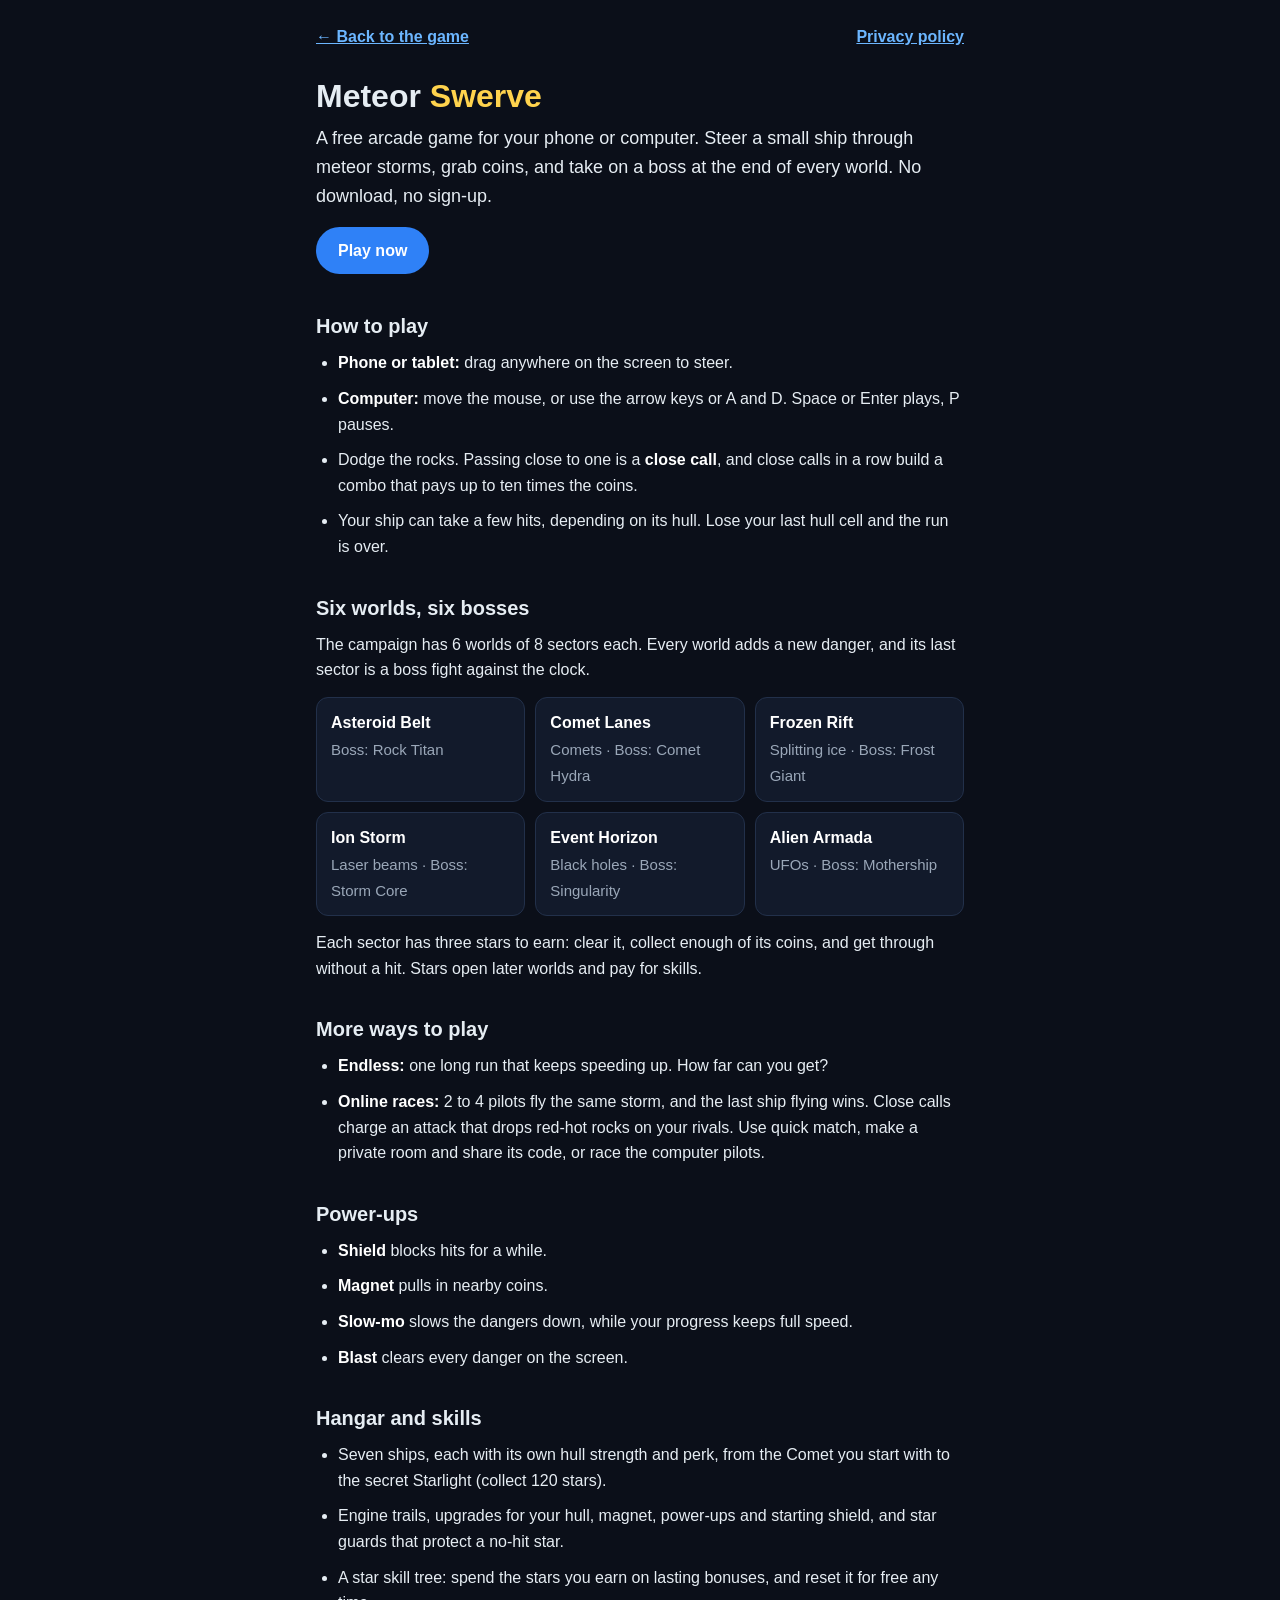
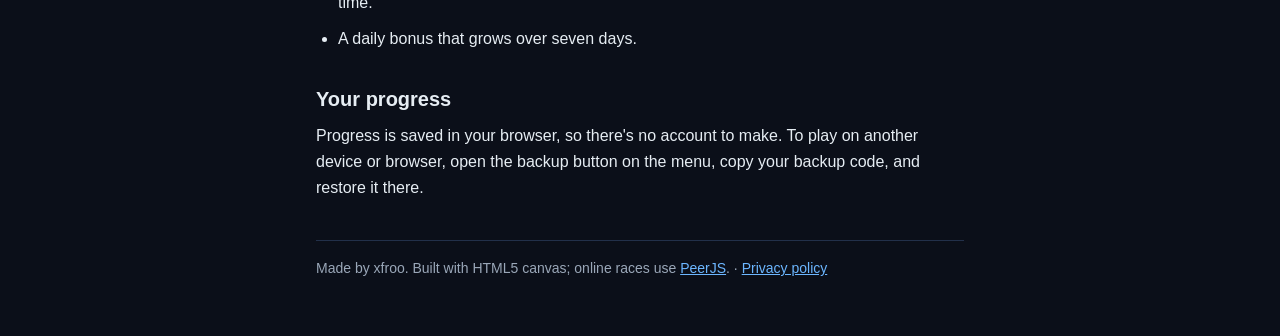
==== about.html @ e3bba9ca "Add About and Privacy pages, linked from the menu - about.html: what the game is, controls, worlds a" ====
<!DOCTYPE html>
<html lang="en">
<head>
  <meta charset="UTF-8">
  <meta http-equiv="Content-Security-Policy" content="default-src 'none'; style-src 'unsafe-inline'; img-src 'self'; base-uri 'none'; form-action 'none'">
  <meta name="viewport" content="width=device-width, initial-scale=1.0">
  <meta name="theme-color" content="#0b0f19">
  <meta name="description" content="Meteor Swerve is a free arcade game for phones and computers: dodge meteor storms across six worlds, beat the bosses, and race other pilots online.">
  <link rel="icon" type="image/svg+xml" href="icon.svg">
  <title>About Meteor Swerve</title>
  <style>
    :root { --bg: #0b0f19; --panel: #121a2b; --line: #22304a; --text: #e6edf3; --muted: #9aa7b8; --accent: #6cb6ff; --gold: #ffd34d; }
    * { box-sizing: border-box; }
    body { margin: 0; background: var(--bg); color: var(--text); font: 16px/1.6 -apple-system, BlinkMacSystemFont, "Segoe UI", Roboto, sans-serif; }
    main { max-width: 680px; margin: 0 auto; padding: 24px 16px 56px; }
    nav { display: flex; justify-content: space-between; align-items: center; gap: 12px; flex-wrap: wrap; margin-bottom: 28px; }
    nav a { font-weight: 700; }
    h1 { font-size: 32px; line-height: 1.15; margin: 0 0 10px; }
    h1 span { color: var(--gold); }
    h2 { font-size: 20px; margin: 32px 0 8px; }
    p, li { margin: 0 0 10px; }
    ul { padding-left: 22px; margin: 0 0 10px; }
    a { color: var(--accent); }
    b { color: #fff; }
    .lead { font-size: 18px; }
    .play { display: inline-block; background: #2f81f7; color: #fff; text-decoration: none; font-weight: 800; padding: 11px 22px; border-radius: 999px; margin: 6px 0 4px; }
    .grid { display: grid; grid-template-columns: repeat(auto-fit, minmax(190px, 1fr)); gap: 10px; margin: 14px 0; }
    .card { background: var(--panel); border: 1px solid var(--line); border-radius: 12px; padding: 12px 14px; }
    .card b { display: block; margin-bottom: 2px; }
    .card span { color: var(--muted); font-size: 15px; }
    footer { margin-top: 40px; padding-top: 16px; border-top: 1px solid var(--line); font-size: 14px; color: var(--muted); }
  </style>
</head>
<body>
<main>
  <nav>
    <a href="./">← Back to the game</a>
    <a href="privacy.html">Privacy policy</a>
  </nav>

  <h1>Meteor <span>Swerve</span></h1>
  <p class="lead">A free arcade game for your phone or computer. Steer a small ship through meteor storms, grab coins,
    and take on a boss at the end of every world. No download, no sign-up.</p>
  <a class="play" href="./">Play now</a>

  <h2>How to play</h2>
  <ul>
    <li><b>Phone or tablet:</b> drag anywhere on the screen to steer.</li>
    <li><b>Computer:</b> move the mouse, or use the arrow keys or A and D. Space or Enter plays, P pauses.</li>
    <li>Dodge the rocks. Passing close to one is a <b>close call</b>, and close calls in a row build a combo that pays
      up to ten times the coins.</li>
    <li>Your ship can take a few hits, depending on its hull. Lose your last hull cell and the run is over.</li>
  </ul>

  <h2>Six worlds, six bosses</h2>
  <p>The campaign has 6 worlds of 8 sectors each. Every world adds a new danger, and its last sector is a boss fight
    against the clock.</p>
  <div class="grid">
    <div class="card"><b>Asteroid Belt</b><span>Boss: Rock Titan</span></div>
    <div class="card"><b>Comet Lanes</b><span>Comets · Boss: Comet Hydra</span></div>
    <div class="card"><b>Frozen Rift</b><span>Splitting ice · Boss: Frost Giant</span></div>
    <div class="card"><b>Ion Storm</b><span>Laser beams · Boss: Storm Core</span></div>
    <div class="card"><b>Event Horizon</b><span>Black holes · Boss: Singularity</span></div>
    <div class="card"><b>Alien Armada</b><span>UFOs · Boss: Mothership</span></div>
  </div>
  <p>Each sector has three stars to earn: clear it, collect enough of its coins, and get through without a hit.
    Stars open later worlds and pay for skills.</p>

  <h2>More ways to play</h2>
  <ul>
    <li><b>Endless:</b> one long run that keeps speeding up. How far can you get?</li>
    <li><b>Online races:</b> 2 to 4 pilots fly the same storm, and the last ship flying wins. Close calls charge an
      attack that drops red-hot rocks on your rivals. Use quick match, make a private room and share its code, or race
      the computer pilots.</li>
  </ul>

  <h2>Power-ups</h2>
  <ul>
    <li><b>Shield</b> blocks hits for a while.</li>
    <li><b>Magnet</b> pulls in nearby coins.</li>
    <li><b>Slow-mo</b> slows the dangers down, while your progress keeps full speed.</li>
    <li><b>Blast</b> clears every danger on the screen.</li>
  </ul>

  <h2>Hangar and skills</h2>
  <ul>
    <li>Seven ships, each with its own hull strength and perk, from the Comet you start with to the secret Starlight
      (collect 120 stars).</li>
    <li>Engine trails, upgrades for your hull, magnet, power-ups and starting shield, and star guards that protect a
      no-hit star.</li>
    <li>A star skill tree: spend the stars you earn on lasting bonuses, and reset it for free any time.</li>
    <li>A daily bonus that grows over seven days.</li>
  </ul>

  <h2>Your progress</h2>
  <p>Progress is saved in your browser, so there's no account to make. To play on another device or browser, open the
    backup button on the menu, copy your backup code, and restore it there.</p>

  <footer>
    Made by xfroo. Built with HTML5 canvas; online races use <a href="https://peerjs.com/">PeerJS</a>.
    · <a href="privacy.html">Privacy policy</a>
  </footer>
</main>
</body>
</html>
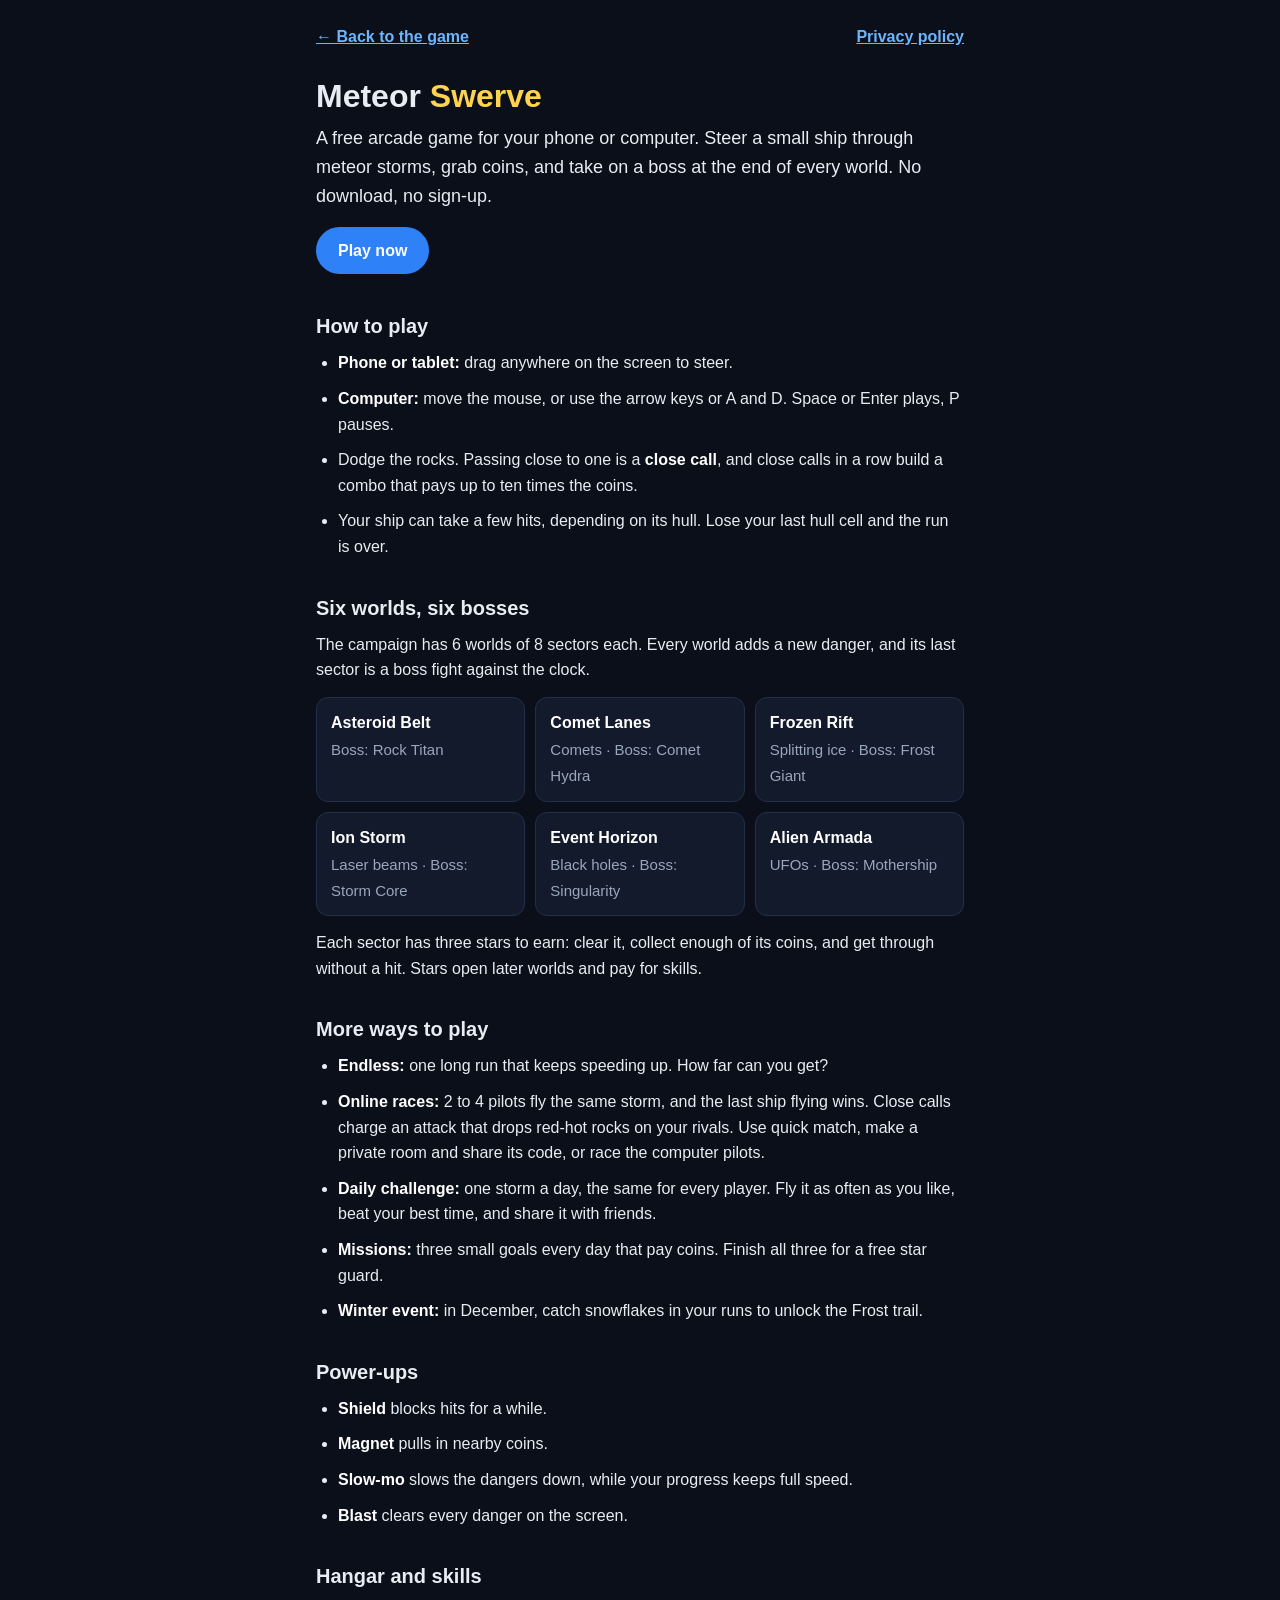
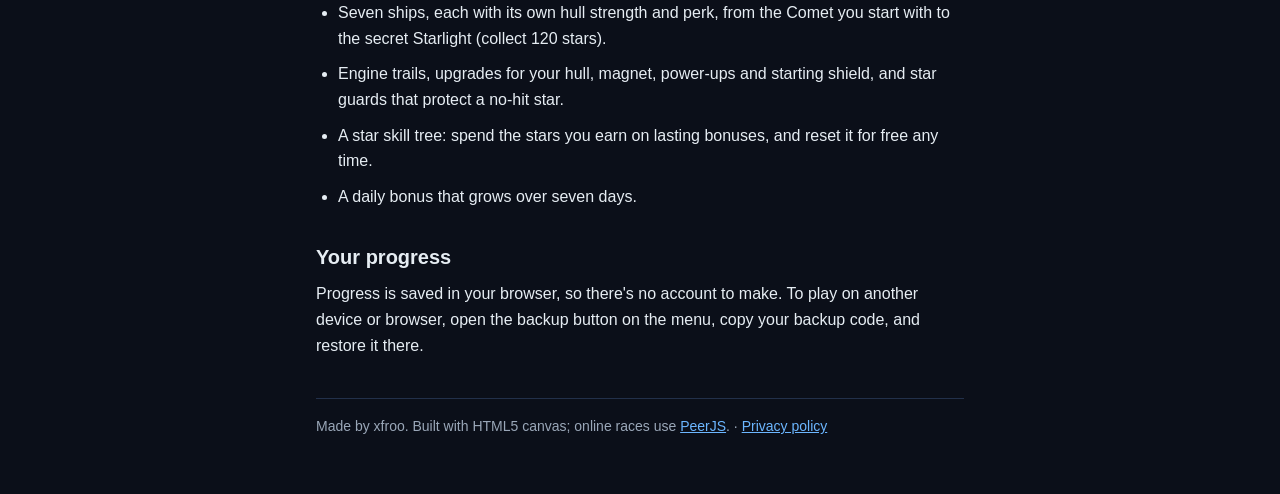
==== commit 7b11b3fd: "Add the daily challenge and a December winter event - Daily challenge: one storm a day for everyone " ====
--- a/about.html
+++ b/about.html
@@ -72,6 +72,10 @@
     <li><b>Online races:</b> 2 to 4 pilots fly the same storm, and the last ship flying wins. Close calls charge an
       attack that drops red-hot rocks on your rivals. Use quick match, make a private room and share its code, or race
       the computer pilots.</li>
+    <li><b>Daily challenge:</b> one storm a day, the same for every player. Fly it as often as you like, beat your best
+      time, and share it with friends.</li>
+    <li><b>Missions:</b> three small goals every day that pay coins. Finish all three for a free star guard.</li>
+    <li><b>Winter event:</b> in December, catch snowflakes in your runs to unlock the Frost trail.</li>
   </ul>
 
   <h2>Power-ups</h2>
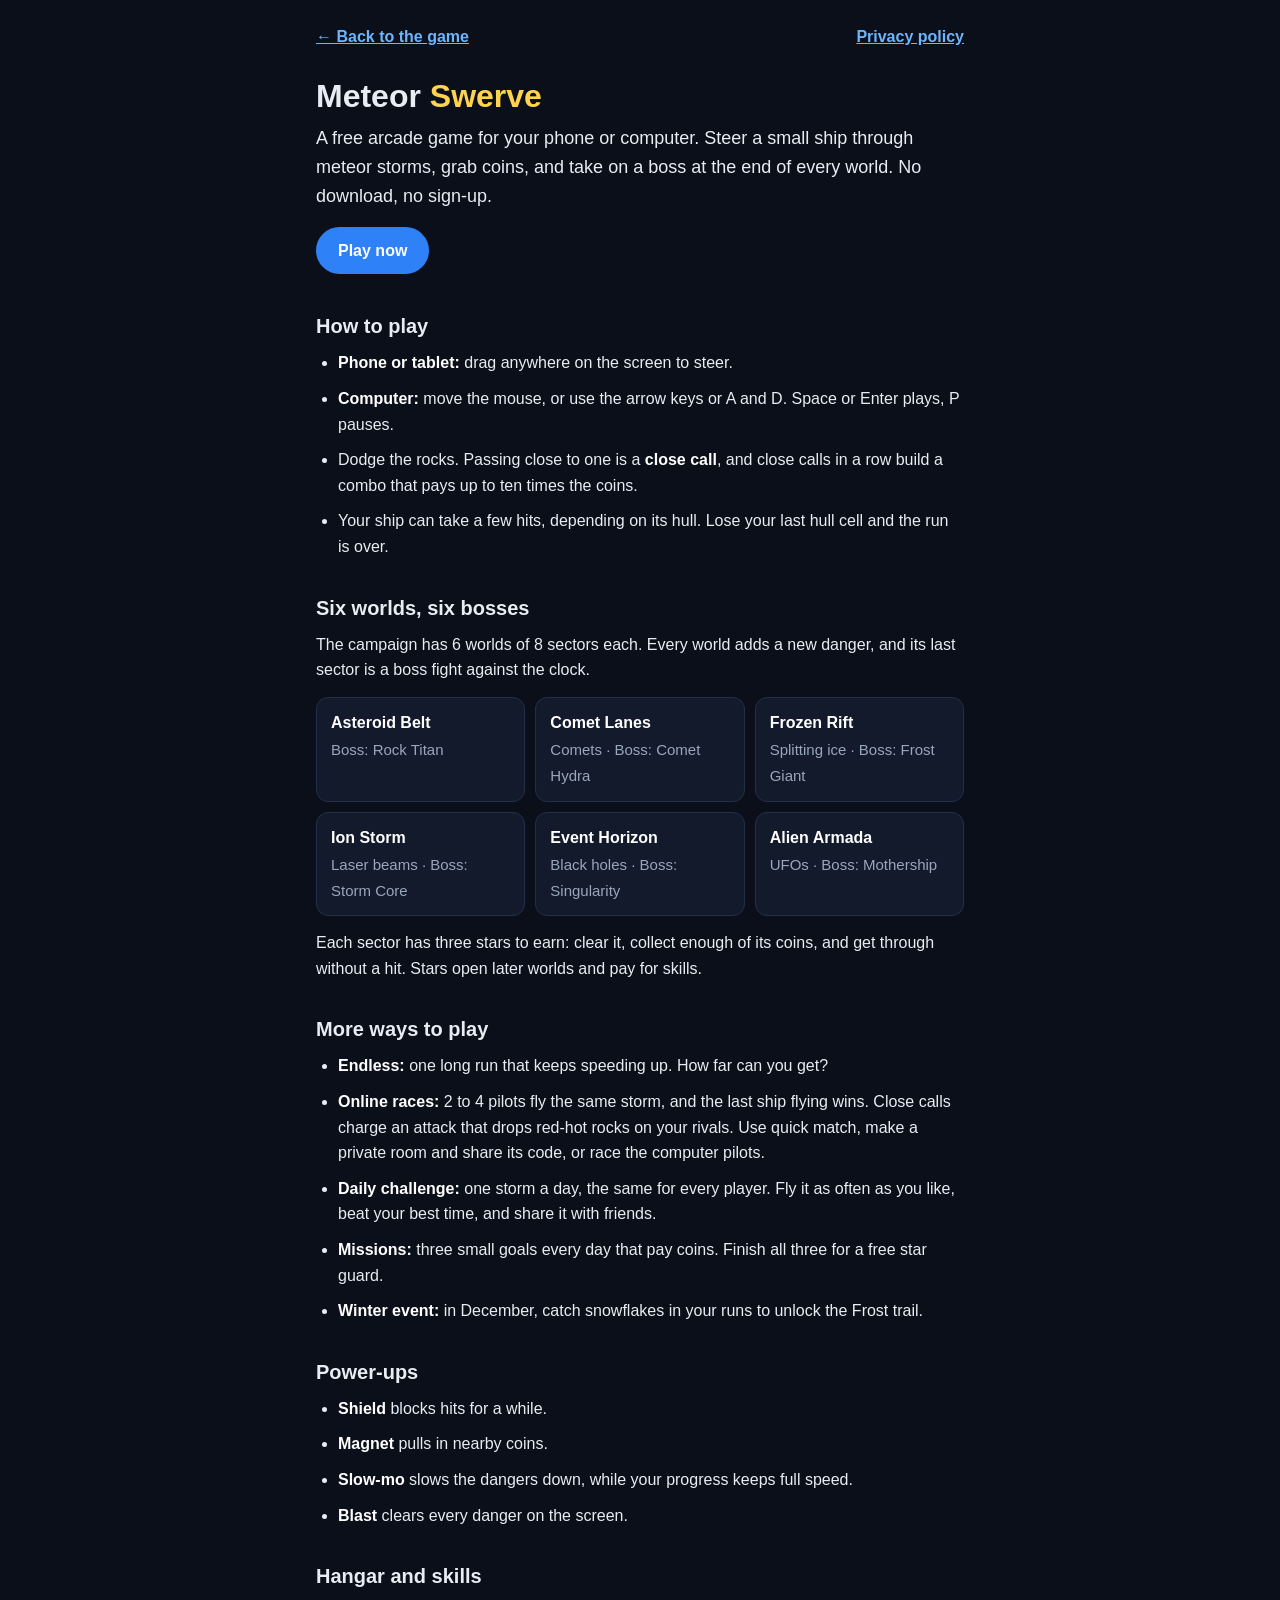
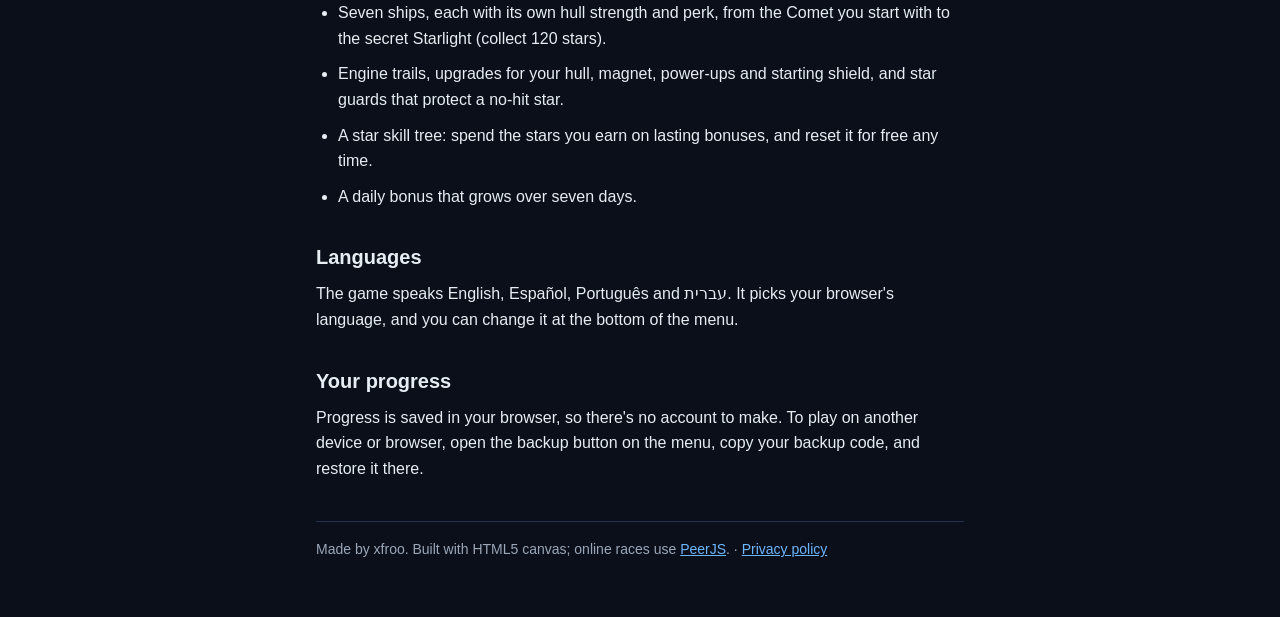
==== commit 93f80fb0: "Translate the game into Spanish, Portuguese and Hebrew - Every on-screen text goes through t(); lang" ====
--- a/about.html
+++ b/about.html
@@ -96,6 +96,10 @@
     <li>A daily bonus that grows over seven days.</li>
   </ul>
 
+  <h2>Languages</h2>
+  <p>The game speaks English, Español, Português and עברית. It picks your browser's language, and you can change it
+    at the bottom of the menu.</p>
+
   <h2>Your progress</h2>
   <p>Progress is saved in your browser, so there's no account to make. To play on another device or browser, open the
     backup button on the menu, copy your backup code, and restore it there.</p>
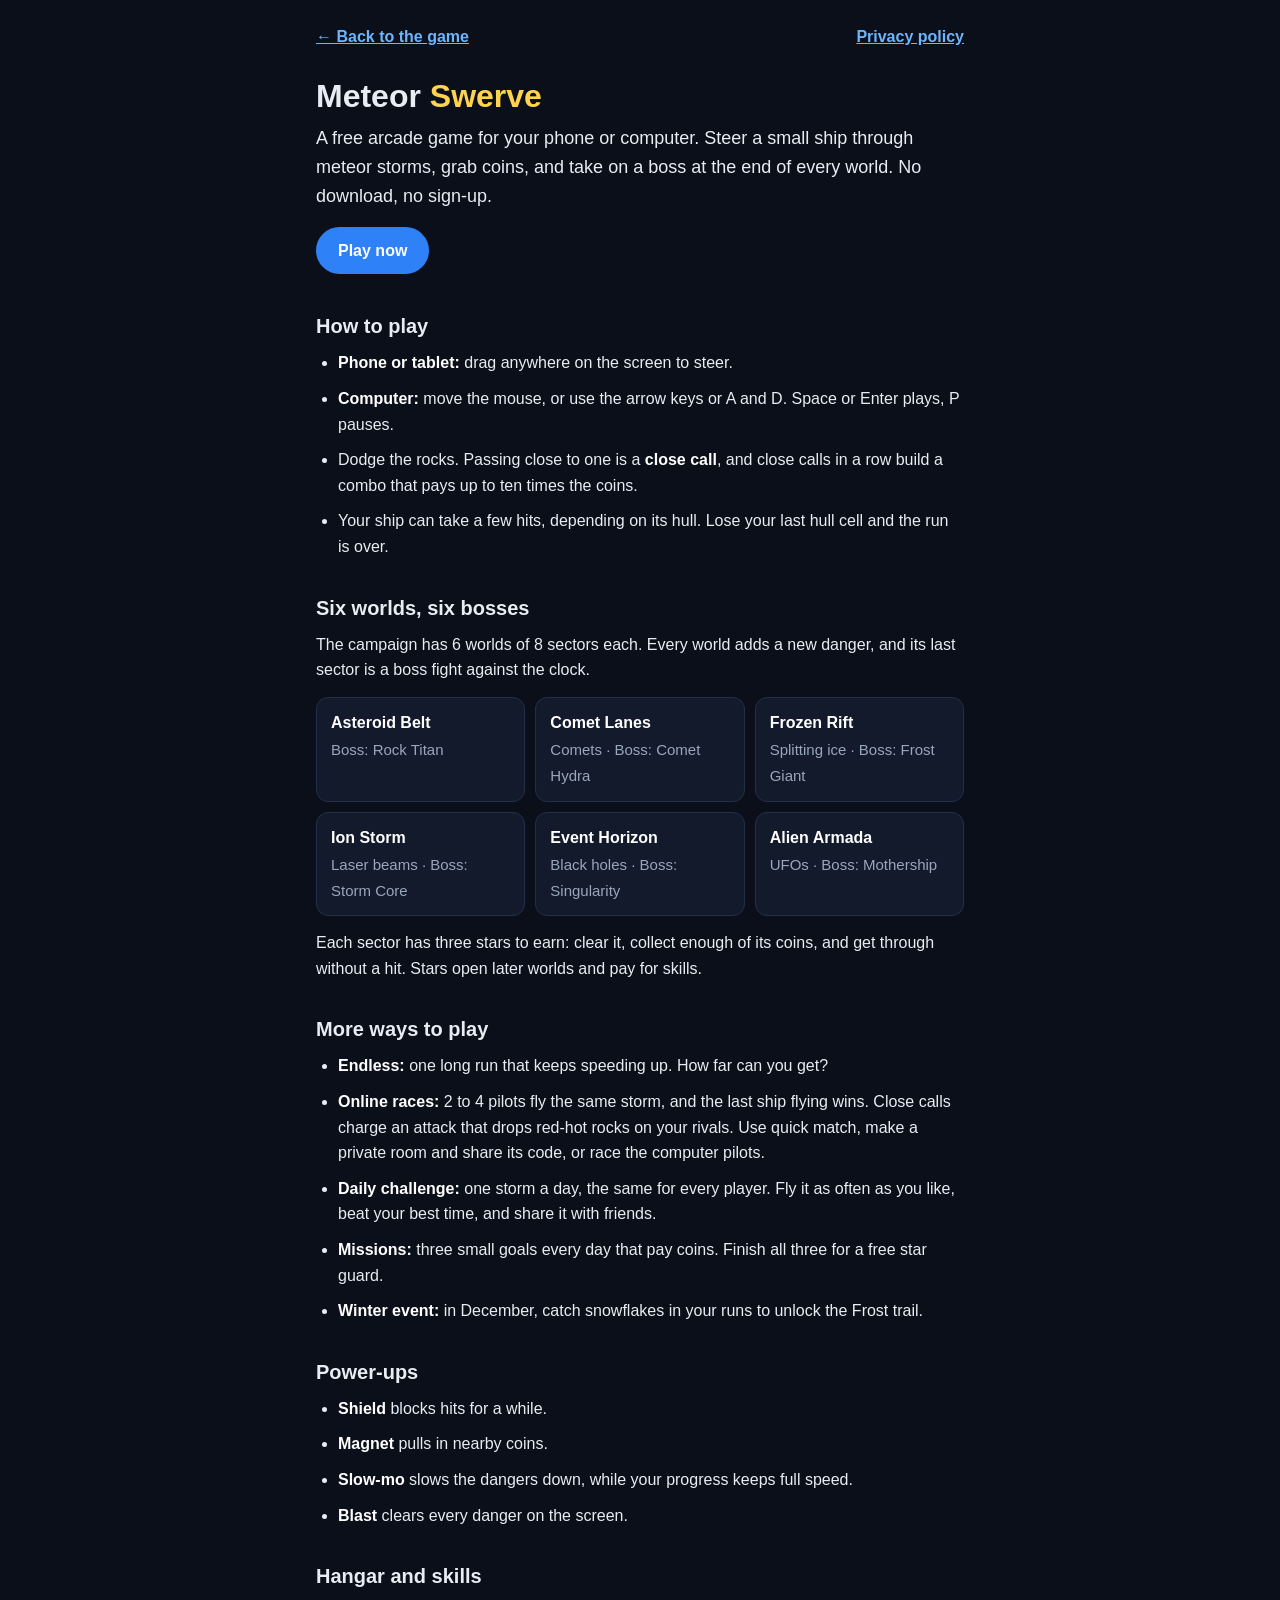
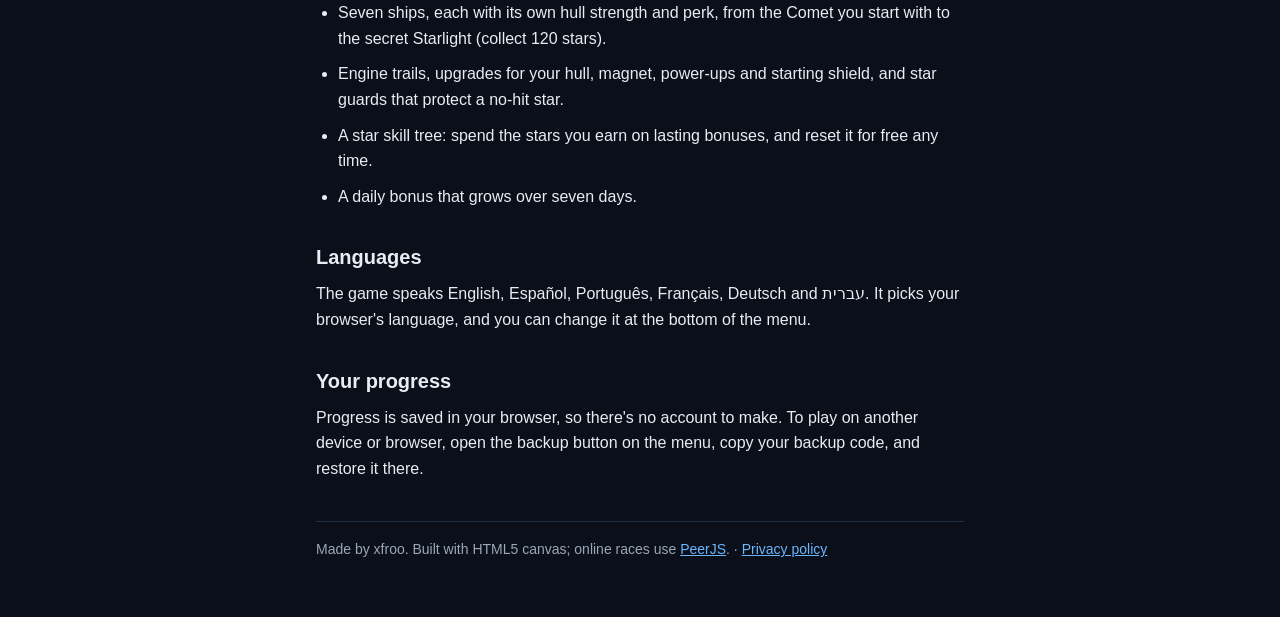
==== commit 34325c3c: "Add French and German, and fit the hangar on small phones - lang.js: French and German (407 texts ea" ====
--- a/about.html
+++ b/about.html
@@ -97,7 +97,7 @@
   </ul>
 
   <h2>Languages</h2>
-  <p>The game speaks English, Español, Português and עברית. It picks your browser's language, and you can change it
+  <p>The game speaks English, Español, Português, Français, Deutsch and עברית. It picks your browser's language, and you can change it
     at the bottom of the menu.</p>
 
   <h2>Your progress</h2>
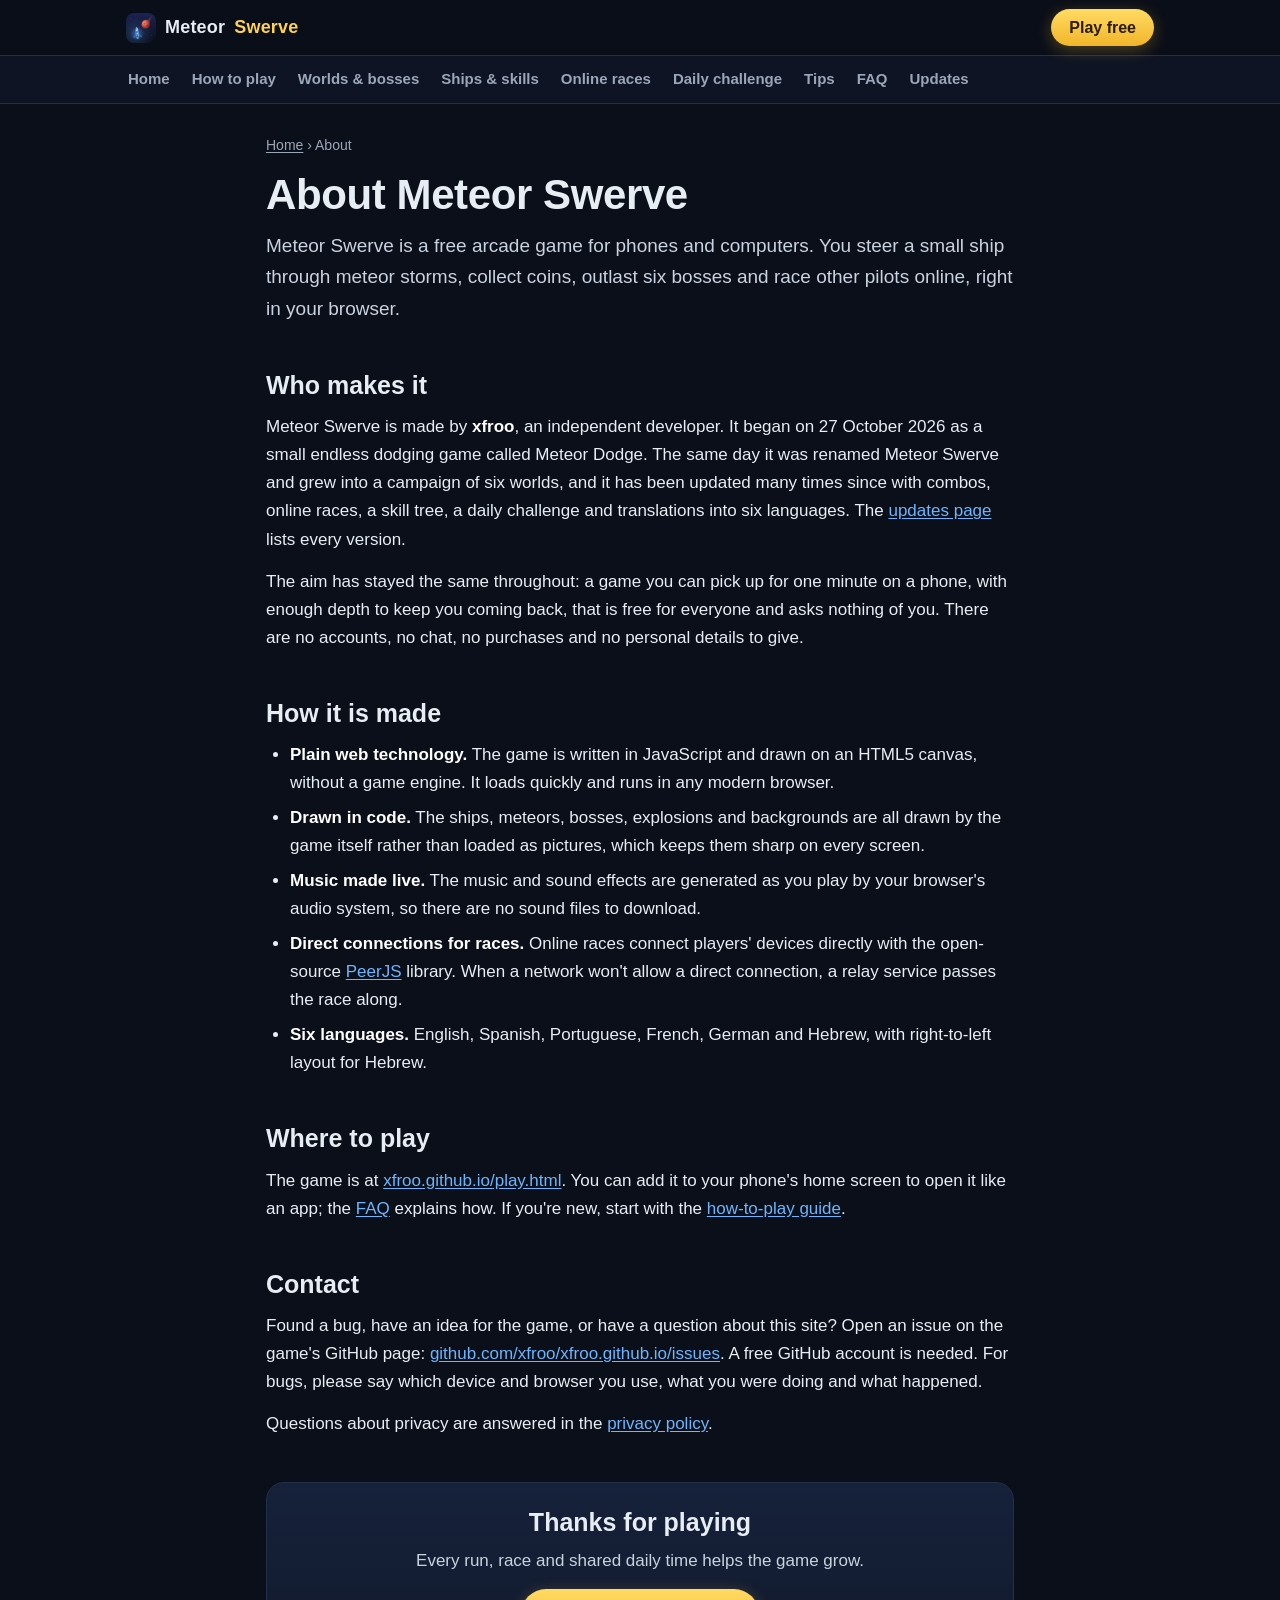
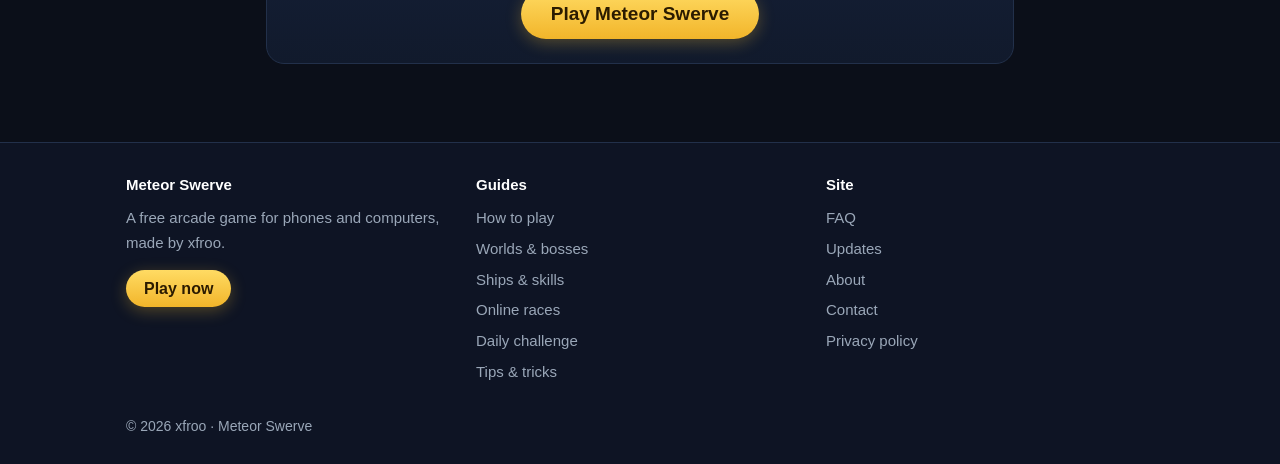
==== commit a7724359: "Give the game a real website with guides, and move the game to play.html AdSense rejected the site f" ====
--- a/about.html
+++ b/about.html
@@ -2,112 +2,88 @@
 <html lang="en">
 <head>
   <meta charset="UTF-8">
-  <meta http-equiv="Content-Security-Policy" content="default-src 'none'; style-src 'unsafe-inline'; img-src 'self'; base-uri 'none'; form-action 'none'">
-  <meta name="viewport" content="width=device-width, initial-scale=1.0">
+  <meta http-equiv="Content-Security-Policy" content="default-src 'none'; style-src 'self'; img-src 'self'; base-uri 'none'; form-action 'none'">
+  <meta name="viewport" content="width=device-width, initial-scale=1">
   <meta name="theme-color" content="#0b0f19">
-  <meta name="description" content="Meteor Swerve is a free arcade game for phones and computers: dodge meteor storms across six worlds, beat the bosses, and race other pilots online.">
+  <title>About Meteor Swerve · Who Makes It and How to Get in Touch</title>
+  <meta name="description" content="About Meteor Swerve, a free browser arcade game made by the independent developer xfroo: how it began, how it is built, and how to report a bug or suggest an idea.">
+  <link rel="canonical" href="https://xfroo.github.io/about.html">
   <link rel="icon" type="image/svg+xml" href="icon.svg">
-  <title>About Meteor Swerve</title>
-  <style>
-    :root { --bg: #0b0f19; --panel: #121a2b; --line: #22304a; --text: #e6edf3; --muted: #9aa7b8; --accent: #6cb6ff; --gold: #ffd34d; }
-    * { box-sizing: border-box; }
-    body { margin: 0; background: var(--bg); color: var(--text); font: 16px/1.6 -apple-system, BlinkMacSystemFont, "Segoe UI", Roboto, sans-serif; }
-    main { max-width: 680px; margin: 0 auto; padding: 24px 16px 56px; }
-    nav { display: flex; justify-content: space-between; align-items: center; gap: 12px; flex-wrap: wrap; margin-bottom: 28px; }
-    nav a { font-weight: 700; }
-    h1 { font-size: 32px; line-height: 1.15; margin: 0 0 10px; }
-    h1 span { color: var(--gold); }
-    h2 { font-size: 20px; margin: 32px 0 8px; }
-    p, li { margin: 0 0 10px; }
-    ul { padding-left: 22px; margin: 0 0 10px; }
-    a { color: var(--accent); }
-    b { color: #fff; }
-    .lead { font-size: 18px; }
-    .play { display: inline-block; background: #2f81f7; color: #fff; text-decoration: none; font-weight: 800; padding: 11px 22px; border-radius: 999px; margin: 6px 0 4px; }
-    .grid { display: grid; grid-template-columns: repeat(auto-fit, minmax(190px, 1fr)); gap: 10px; margin: 14px 0; }
-    .card { background: var(--panel); border: 1px solid var(--line); border-radius: 12px; padding: 12px 14px; }
-    .card b { display: block; margin-bottom: 2px; }
-    .card span { color: var(--muted); font-size: 15px; }
-    footer { margin-top: 40px; padding-top: 16px; border-top: 1px solid var(--line); font-size: 14px; color: var(--muted); }
-  </style>
+  <link rel="apple-touch-icon" href="apple-touch-icon.png">
+  <link rel="stylesheet" href="site.css">
 </head>
 <body>
+<header class="top"><div class="top-in">
+  <a class="brand" href="./"><img src="icon.svg" alt="" width="30" height="30">Meteor <span>Swerve</span></a>
+  <a class="btn gold" href="play.html">Play free</a>
+</div></header>
+<nav class="nav" aria-label="Site"><div class="nav-in">
+  <a href="./">Home</a>
+  <a href="how-to-play.html">How to play</a>
+  <a href="worlds.html">Worlds &amp; bosses</a>
+  <a href="ships.html">Ships &amp; skills</a>
+  <a href="online-races.html">Online races</a>
+  <a href="daily.html">Daily challenge</a>
+  <a href="tips.html">Tips</a>
+  <a href="faq.html">FAQ</a>
+  <a href="updates.html">Updates</a>
+</div></nav>
+
 <main>
-  <nav>
-    <a href="./">← Back to the game</a>
-    <a href="privacy.html">Privacy policy</a>
-  </nav>
+  <p class="crumbs"><a href="./">Home</a> › About</p>
+  <h1>About Meteor Swerve</h1>
+  <p class="lead">Meteor Swerve is a free arcade game for phones and computers. You steer a small ship through meteor
+    storms, collect coins, outlast six bosses and race other pilots online, right in your browser.</p>
 
-  <h1>Meteor <span>Swerve</span></h1>
-  <p class="lead">A free arcade game for your phone or computer. Steer a small ship through meteor storms, grab coins,
-    and take on a boss at the end of every world. No download, no sign-up.</p>
-  <a class="play" href="./">Play now</a>
+  <h2>Who makes it</h2>
+  <p>Meteor Swerve is made by <b>xfroo</b>, an independent developer. It began on 27 October 2026 as a small endless
+    dodging game called Meteor Dodge. The same day it was renamed Meteor Swerve and grew into a campaign of six worlds,
+    and it has been updated many times since with combos, online races, a skill tree, a daily challenge and
+    translations into six languages. The <a href="updates.html">updates page</a> lists every version.</p>
+  <p>The aim has stayed the same throughout: a game you can pick up for one minute on a phone, with enough depth to keep
+    you coming back, that is free for everyone and asks nothing of you. There are no accounts, no chat, no purchases and
+    no personal details to give.</p>
 
-  <h2>How to play</h2>
+  <h2>How it is made</h2>
   <ul>
-    <li><b>Phone or tablet:</b> drag anywhere on the screen to steer.</li>
-    <li><b>Computer:</b> move the mouse, or use the arrow keys or A and D. Space or Enter plays, P pauses.</li>
-    <li>Dodge the rocks. Passing close to one is a <b>close call</b>, and close calls in a row build a combo that pays
-      up to ten times the coins.</li>
-    <li>Your ship can take a few hits, depending on its hull. Lose your last hull cell and the run is over.</li>
+    <li><b>Plain web technology.</b> The game is written in JavaScript and drawn on an HTML5 canvas, without a game
+      engine. It loads quickly and runs in any modern browser.</li>
+    <li><b>Drawn in code.</b> The ships, meteors, bosses, explosions and backgrounds are all drawn by the game itself
+      rather than loaded as pictures, which keeps them sharp on every screen.</li>
+    <li><b>Music made live.</b> The music and sound effects are generated as you play by your browser's audio system,
+      so there are no sound files to download.</li>
+    <li><b>Direct connections for races.</b> Online races connect players' devices directly with the open-source
+      <a href="https://peerjs.com/">PeerJS</a> library. When a network won't allow a direct connection, a relay
+      service passes the race along.</li>
+    <li><b>Six languages.</b> English, Spanish, Portuguese, French, German and Hebrew, with right-to-left layout for
+      Hebrew.</li>
   </ul>
 
-  <h2>Six worlds, six bosses</h2>
-  <p>The campaign has 6 worlds of 8 sectors each. Every world adds a new danger, and its last sector is a boss fight
-    against the clock.</p>
-  <div class="grid">
-    <div class="card"><b>Asteroid Belt</b><span>Boss: Rock Titan</span></div>
-    <div class="card"><b>Comet Lanes</b><span>Comets · Boss: Comet Hydra</span></div>
-    <div class="card"><b>Frozen Rift</b><span>Splitting ice · Boss: Frost Giant</span></div>
-    <div class="card"><b>Ion Storm</b><span>Laser beams · Boss: Storm Core</span></div>
-    <div class="card"><b>Event Horizon</b><span>Black holes · Boss: Singularity</span></div>
-    <div class="card"><b>Alien Armada</b><span>UFOs · Boss: Mothership</span></div>
+  <h2>Where to play</h2>
+  <p>The game is at <a href="play.html">xfroo.github.io/play.html</a>. You can add it to your phone's home screen to open
+    it like an app; the <a href="faq.html">FAQ</a> explains how. If you're new, start with the
+    <a href="how-to-play.html">how-to-play guide</a>.</p>
+
+  <h2 id="contact">Contact</h2>
+  <p>Found a bug, have an idea for the game, or have a question about this site? Open an issue on the game's GitHub page:
+    <a href="https://github.com/xfroo/xfroo.github.io/issues">github.com/xfroo/xfroo.github.io/issues</a>. A free GitHub
+    account is needed. For bugs, please say which device and browser you use, what you were doing and what happened.</p>
+  <p>Questions about privacy are answered in the <a href="privacy.html">privacy policy</a>.</p>
+
+  <div class="end-cta">
+    <h2>Thanks for playing</h2>
+    <p>Every run, race and shared daily time helps the game grow.</p>
+    <a class="btn gold big" href="play.html">Play Meteor Swerve</a>
   </div>
-  <p>Each sector has three stars to earn: clear it, collect enough of its coins, and get through without a hit.
-    Stars open later worlds and pay for skills.</p>
+</main>
 
-  <h2>More ways to play</h2>
-  <ul>
-    <li><b>Endless:</b> one long run that keeps speeding up. How far can you get?</li>
-    <li><b>Online races:</b> 2 to 4 pilots fly the same storm, and the last ship flying wins. Close calls charge an
-      attack that drops red-hot rocks on your rivals. Use quick match, make a private room and share its code, or race
-      the computer pilots.</li>
-    <li><b>Daily challenge:</b> one storm a day, the same for every player. Fly it as often as you like, beat your best
-      time, and share it with friends.</li>
-    <li><b>Missions:</b> three small goals every day that pay coins. Finish all three for a free star guard.</li>
-    <li><b>Winter event:</b> in December, catch snowflakes in your runs to unlock the Frost trail.</li>
-  </ul>
-
-  <h2>Power-ups</h2>
-  <ul>
-    <li><b>Shield</b> blocks hits for a while.</li>
-    <li><b>Magnet</b> pulls in nearby coins.</li>
-    <li><b>Slow-mo</b> slows the dangers down, while your progress keeps full speed.</li>
-    <li><b>Blast</b> clears every danger on the screen.</li>
-  </ul>
-
-  <h2>Hangar and skills</h2>
-  <ul>
-    <li>Seven ships, each with its own hull strength and perk, from the Comet you start with to the secret Starlight
-      (collect 120 stars).</li>
-    <li>Engine trails, upgrades for your hull, magnet, power-ups and starting shield, and star guards that protect a
-      no-hit star.</li>
-    <li>A star skill tree: spend the stars you earn on lasting bonuses, and reset it for free any time.</li>
-    <li>A daily bonus that grows over seven days.</li>
-  </ul>
-
-  <h2>Languages</h2>
-  <p>The game speaks English, Español, Português, Français, Deutsch and עברית. It picks your browser's language, and you can change it
-    at the bottom of the menu.</p>
-
-  <h2>Your progress</h2>
-  <p>Progress is saved in your browser, so there's no account to make. To play on another device or browser, open the
-    backup button on the menu, copy your backup code, and restore it there.</p>
-
-  <footer>
-    Made by xfroo. Built with HTML5 canvas; online races use <a href="https://peerjs.com/">PeerJS</a>.
-    · <a href="privacy.html">Privacy policy</a>
-  </footer>
-</main>
+<footer class="foot"><div class="foot-in">
+  <div class="foot-cols">
+    <div><b>Meteor Swerve</b><p>A free arcade game for phones and computers, made by xfroo.</p><a class="btn gold" href="play.html">Play now</a></div>
+    <div><b>Guides</b><a href="how-to-play.html">How to play</a><a href="worlds.html">Worlds &amp; bosses</a><a href="ships.html">Ships &amp; skills</a><a href="online-races.html">Online races</a><a href="daily.html">Daily challenge</a><a href="tips.html">Tips &amp; tricks</a></div>
+    <div><b>Site</b><a href="faq.html">FAQ</a><a href="updates.html">Updates</a><a href="about.html">About</a><a href="about.html#contact">Contact</a><a href="privacy.html">Privacy policy</a></div>
+  </div>
+  <p class="copy">© 2026 xfroo · Meteor Swerve</p>
+</div></footer>
 </body>
 </html>
--- a/site.css
+++ b/site.css
@@ -0,0 +1,136 @@
+/* Shared look of the website pages (the game itself is play.html and has its own styles) */
+:root {
+  --bg: #0b0f19; --bg2: #0e1424; --panel: #121a2b; --panel2: #17213a; --line: #22304a;
+  --text: #e6edf3; --soft: #c9d3df; --muted: #9aa7b8; --accent: #6cb6ff; --gold: #ffd34d; --red: #ff7a5c; --green: #5fd38d;
+  color-scheme: dark;
+}
+* { box-sizing: border-box; }
+html { -webkit-text-size-adjust: 100%; scroll-padding-top: 76px; }
+body { margin: 0; background: var(--bg); color: var(--text); font: 17px/1.65 -apple-system, BlinkMacSystemFont, "Segoe UI", Roboto, Helvetica, Arial, sans-serif; }
+a { color: var(--accent); text-underline-offset: 2px; }
+a:hover { color: #a3d2ff; }
+img { max-width: 100%; height: auto; display: block; }
+b, strong { color: #fff; }
+
+/* Top bar and navigation */
+.top { position: sticky; top: 0; z-index: 10; background: rgba(11, 15, 25, .94); border-bottom: 1px solid var(--line); backdrop-filter: blur(8px); -webkit-backdrop-filter: blur(8px); }
+.top-in { max-width: 1060px; margin: 0 auto; padding: 9px 16px; display: flex; align-items: center; gap: 12px; }
+.brand { display: flex; align-items: center; gap: 9px; margin-right: auto; color: var(--text); text-decoration: none; font-weight: 800; font-size: 18px; letter-spacing: .2px; }
+.brand img { width: 30px; height: 30px; border-radius: 8px; }
+.brand span { color: var(--gold); }
+.brand:hover { color: #fff; }
+.nav { background: var(--bg2); border-bottom: 1px solid var(--line); }
+.nav-in { max-width: 1060px; margin: 0 auto; padding: 0 8px; display: flex; gap: 2px; overflow-x: auto; scrollbar-width: none; }
+.nav-in::-webkit-scrollbar { display: none; }
+.nav a { flex: none; padding: 11px 10px 9px; border-bottom: 2px solid transparent; color: var(--muted); text-decoration: none; font-weight: 700; font-size: 15px; }
+.nav a:hover { color: var(--text); }
+.nav a[aria-current="page"] { color: var(--text); border-bottom-color: var(--gold); }
+
+/* Buttons */
+.btn { display: inline-flex; align-items: center; justify-content: center; gap: 8px; padding: 9px 18px; border-radius: 999px; border: 0;
+  background: linear-gradient(180deg, #3d8ff8, #2c6ddc); color: #fff; text-decoration: none; font-weight: 800; font-size: 16px; line-height: 1.2;
+  box-shadow: 0 4px 14px rgba(47, 129, 247, .3); }
+.btn:hover { color: #fff; filter: brightness(1.1); }
+.btn.gold { background: linear-gradient(180deg, #ffdb63, #f2b52a); color: #2b1b00; box-shadow: 0 4px 16px rgba(255, 196, 50, .28); }
+.btn.gold:hover { color: #2b1b00; }
+.btn.ghost { background: transparent; color: var(--text); border: 1px solid #33466a; box-shadow: none; }
+.btn.big { padding: 14px 30px; font-size: 19px; }
+.btn svg { width: 18px; height: 18px; fill: currentColor; }
+
+/* Page body */
+main { max-width: 780px; margin: 0 auto; padding: 30px 16px 48px; }
+main.wide { max-width: 1060px; }
+.narrow { max-width: 780px; }
+h1 { margin: 0 0 12px; font-size: clamp(30px, 6vw, 42px); line-height: 1.12; letter-spacing: -.4px; }
+h2 { margin: 46px 0 12px; font-size: 25px; line-height: 1.25; }
+h3 { margin: 28px 0 8px; font-size: 19px; line-height: 1.3; }
+p, ul, ol { margin: 0 0 14px; }
+ul, ol { padding-left: 24px; }
+li { margin-bottom: 7px; }
+.lead { font-size: 19px; color: var(--soft); }
+.muted { color: var(--muted); }
+.kicker { display: inline-block; margin-bottom: 8px; color: var(--gold); font-size: 13px; font-weight: 800; letter-spacing: 1.3px; text-transform: uppercase; }
+.crumbs { margin: 0 0 14px; font-size: 14px; color: var(--muted); }
+.crumbs a { color: var(--muted); }
+.meta { margin: -4px 0 22px; font-size: 14px; color: var(--muted); }
+kbd { display: inline-block; min-width: 24px; padding: 1px 7px; border: 1px solid #3a4d70; border-bottom-width: 3px; border-radius: 6px; background: var(--panel2);
+  color: #fff; font: 700 14px/1.5 ui-monospace, Consolas, monospace; text-align: center; }
+
+/* On-this-page box */
+.toc { margin: 22px 0 8px; padding: 14px 18px; background: var(--panel); border: 1px solid var(--line); border-radius: 14px; }
+.toc b { display: block; margin-bottom: 6px; font-size: 14px; color: var(--muted); text-transform: uppercase; letter-spacing: 1px; }
+.toc ol { margin: 0; columns: 2 220px; column-gap: 28px; }
+.toc li { margin-bottom: 4px; break-inside: avoid; }
+
+/* Cards and notes */
+.cards { display: grid; grid-template-columns: repeat(auto-fill, minmax(230px, 1fr)); gap: 12px; margin: 16px 0 22px; }
+.card { padding: 16px 16px 15px; background: var(--panel); border: 1px solid var(--line); border-radius: 14px; }
+.card h3 { margin: 0 0 6px; font-size: 17px; }
+.card p { margin: 0; color: var(--muted); font-size: 15.5px; line-height: 1.55; }
+a.card { display: block; color: inherit; text-decoration: none; transition: border-color .15s, transform .15s; }
+a.card:hover { border-color: #41608f; transform: translateY(-2px); }
+a.card h3 { color: var(--accent); }
+.card .tag { display: inline-block; margin-bottom: 6px; color: var(--gold); font-size: 12px; font-weight: 800; letter-spacing: 1px; text-transform: uppercase; }
+.note { margin: 20px 0; padding: 13px 16px; background: var(--panel); border: 1px solid var(--line); border-left: 4px solid var(--gold); border-radius: 10px; }
+.note p:last-child, .note ul:last-child { margin-bottom: 0; }
+.note.tip { border-left-color: var(--green); }
+
+/* Tables */
+.table-wrap { margin: 14px 0 22px; overflow-x: auto; border: 1px solid var(--line); border-radius: 12px; }
+table { width: 100%; border-collapse: collapse; font-size: 15.5px; line-height: 1.5; }
+th, td { padding: 9px 12px; border-bottom: 1px solid var(--line); text-align: left; vertical-align: top; }
+th { background: var(--panel2); color: var(--muted); font-size: 13px; letter-spacing: .6px; text-transform: uppercase; white-space: nowrap; }
+tr:last-child td { border-bottom: 0; }
+td.num, th.num { text-align: right; white-space: nowrap; }
+
+/* Figures */
+figure { margin: 20px 0 24px; }
+figure img { width: 100%; border-radius: 14px; border: 1px solid var(--line); }
+figcaption { margin-top: 8px; color: var(--muted); font-size: 14.5px; line-height: 1.5; }
+.shots { display: grid; grid-template-columns: repeat(auto-fit, minmax(280px, 1fr)); gap: 14px; margin: 16px 0 24px; }
+.shots figure { margin: 0; }
+
+/* World sections in the worlds guide */
+.world { margin: 34px 0; padding: 4px 0 4px 18px; border-left: 4px solid var(--c, var(--accent)); }
+.world h2 { margin-top: 0; }
+.world .facts { display: flex; flex-wrap: wrap; gap: 8px; margin: 0 0 14px; padding: 0; list-style: none; }
+.world .facts li { margin: 0; padding: 3px 11px; background: var(--panel); border: 1px solid var(--line); border-radius: 999px; font-size: 14px; color: var(--soft); }
+
+/* Home page */
+.hero { display: grid; grid-template-columns: 1fr; gap: 26px; align-items: center; margin: 4px 0 10px; }
+@media (min-width: 900px) { .hero { grid-template-columns: 1fr 1.08fr; gap: 40px; } }
+.hero h1 { font-size: clamp(38px, 8vw, 58px); text-transform: uppercase; letter-spacing: 0; line-height: 1.02; }
+.hero h1 .t1 { color: #e3f0ff; }
+.hero h1 .t2 { color: #ff8166; }
+.hero .cta { display: flex; flex-wrap: wrap; gap: 10px; margin: 20px 0 16px; }
+.hero-img img { border-radius: 18px; border: 1px solid var(--line); box-shadow: 0 18px 50px rgba(0, 0, 0, .45); }
+.chips { display: flex; flex-wrap: wrap; gap: 8px; margin: 0; padding: 0; list-style: none; }
+.chips li { margin: 0; padding: 4px 12px; background: var(--panel); border: 1px solid var(--line); border-radius: 999px; font-size: 14px; color: var(--soft); }
+.qa { margin: 0 0 18px; }
+.qa h3 { margin: 0 0 4px; font-size: 17px; }
+.qa p { margin: 0; color: var(--soft); }
+.end-cta { margin: 44px 0 0; padding: 24px 20px; text-align: center; background: linear-gradient(180deg, #16213b, #111a2c); border: 1px solid var(--line); border-radius: 18px; }
+.end-cta h2 { margin: 0 0 8px; }
+.end-cta p { color: var(--soft); }
+
+/* FAQ */
+details.faq { margin: 0 0 10px; background: var(--panel); border: 1px solid var(--line); border-radius: 12px; }
+details.faq summary { padding: 13px 16px; cursor: pointer; font-weight: 700; color: #fff; list-style-position: outside; }
+details.faq[open] summary { border-bottom: 1px solid var(--line); }
+details.faq > div { padding: 12px 16px 4px; color: var(--soft); }
+
+/* Update history */
+.release { margin: 0 0 26px; padding: 16px 18px 4px; background: var(--panel); border: 1px solid var(--line); border-radius: 14px; }
+.release h2 { margin: 0 0 2px; font-size: 21px; }
+.release .date { margin: 0 0 10px; color: var(--muted); font-size: 14px; }
+
+/* Footer */
+.foot { margin-top: 30px; background: var(--bg2); border-top: 1px solid var(--line); font-size: 15px; }
+.foot-in { max-width: 1060px; margin: 0 auto; padding: 30px 16px 26px; }
+.foot-cols { display: grid; grid-template-columns: repeat(auto-fit, minmax(180px, 1fr)); gap: 22px; }
+.foot-cols b { display: block; margin-bottom: 8px; }
+.foot-cols a { display: block; margin-bottom: 6px; color: var(--muted); text-decoration: none; }
+.foot-cols a:hover { color: var(--text); }
+.foot-cols a.btn { display: inline-flex; margin-top: 4px; color: #2b1b00; }
+.foot-cols p { margin: 0 0 10px; color: var(--muted); }
+.copy { margin: 24px 0 0; color: var(--muted); font-size: 14px; }
